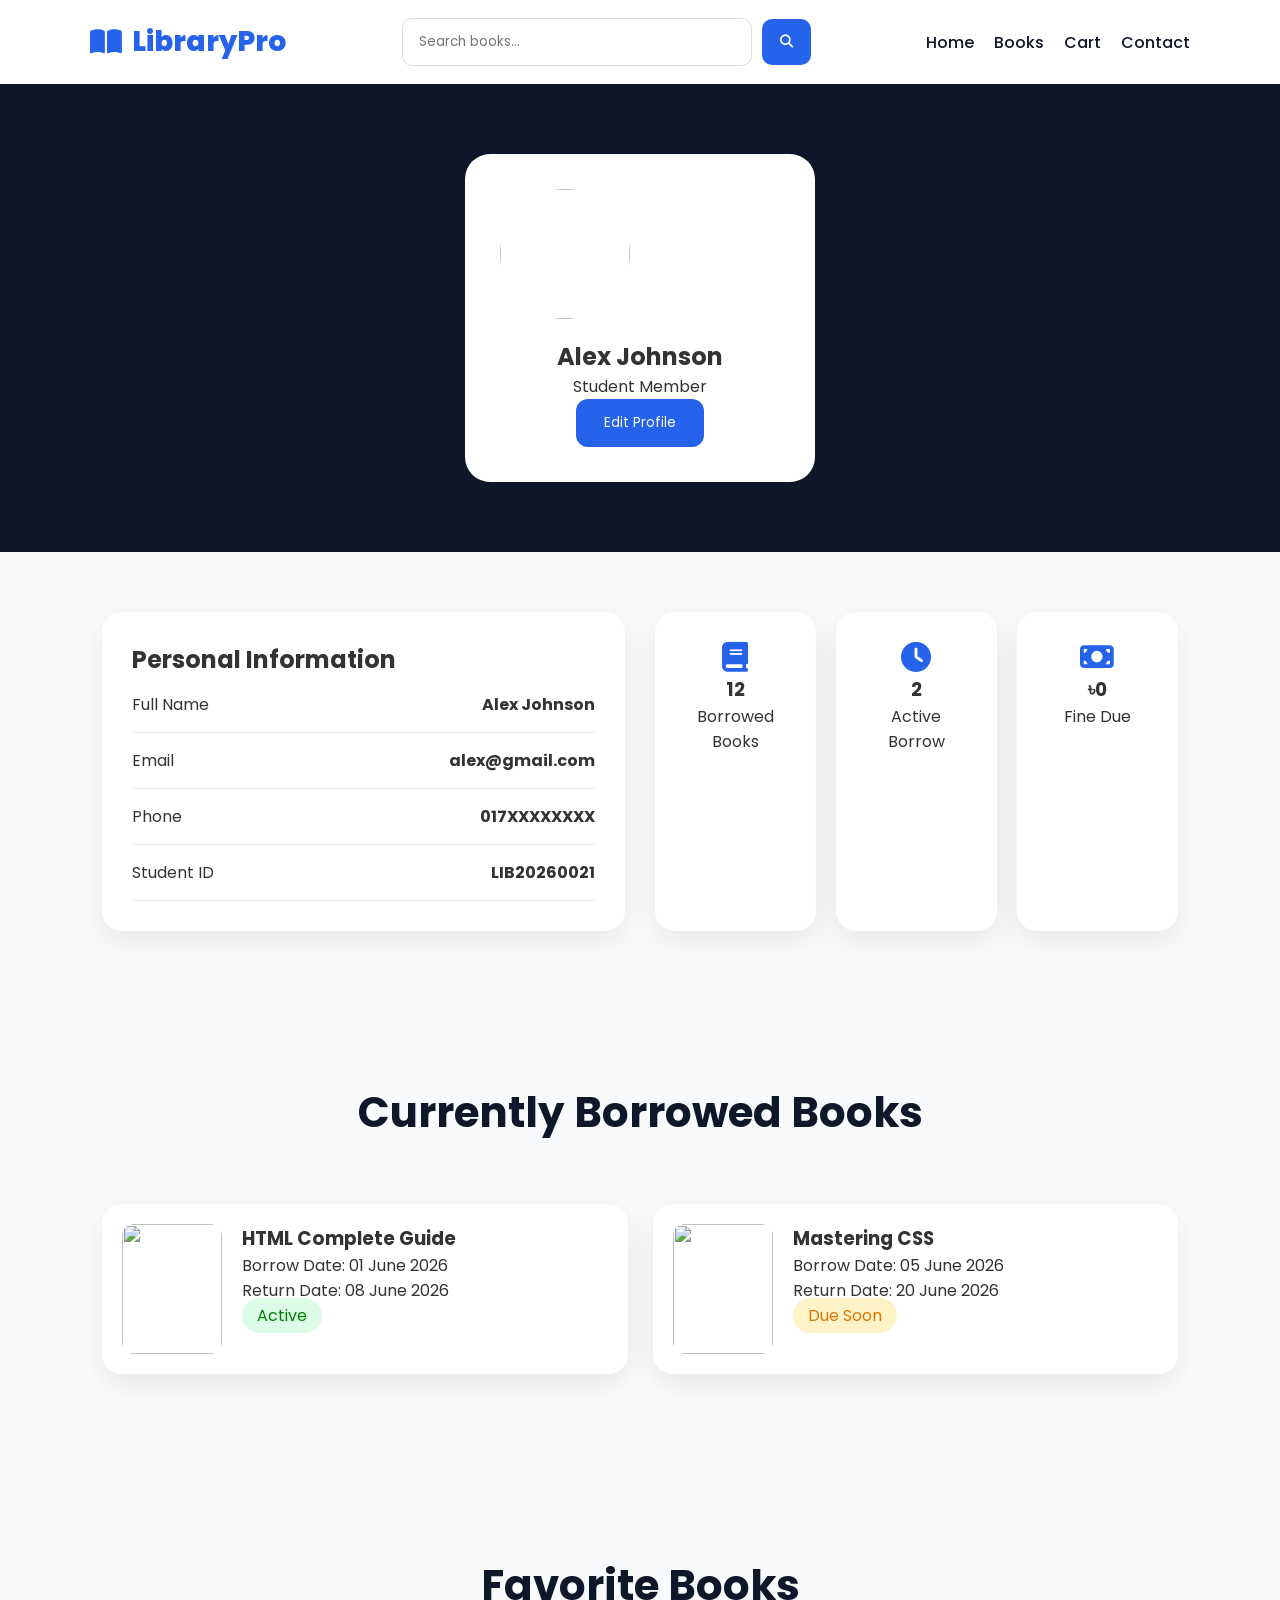
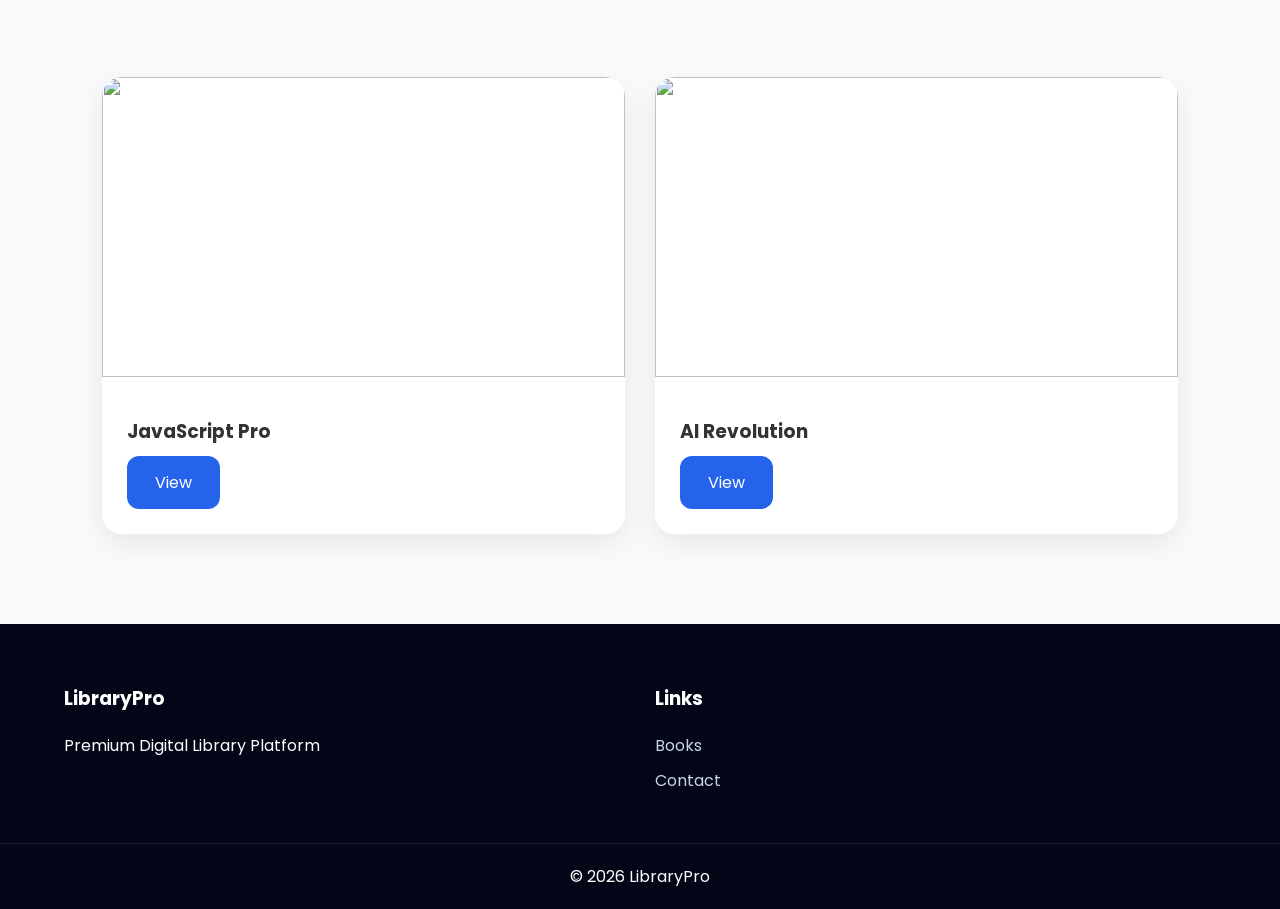
==== library-management/profile.html @ 763edb33 "80% done" ====
<!doctype html>
<html lang="en">
  <head>
    <meta charset="UTF-8" />

    <meta name="viewport" content="width=device-width, initial-scale=1.0" />

    <title>My Profile | LibraryPro</title>

    <link rel="stylesheet" href="../css/style.css" />

    <link
      rel="stylesheet"
      href="https://cdnjs.cloudflare.com/ajax/libs/font-awesome/6.5.2/css/all.min.css"
    />
  </head>

  <body>
    <!-- NAVBAR -->

    <nav class="navbar">
      <div class="logo">
        <i class="fa-solid fa-book-open"></i>

        LibraryPro
      </div>

      <div class="search-box">
        <input type="text" placeholder="Search books..." />

        <button>
          <i class="fa-solid fa-magnifying-glass"></i>
        </button>
      </div>

      <ul class="nav-links">
        <li>
          <a href="index.html"> Home </a>
        </li>

        <li>
          <a href="books.html"> Books </a>
        </li>

        <li>
          <a href="cart.html"> Cart </a>
        </li>

        <li>
          <a href="contact.html"> Contact </a>
        </li>
      </ul>
    </nav>

    <!-- PROFILE HEADER -->

    <section class="profile-header">
      <div class="profile-card">
        <img
          src="https://images.unsplash.com/photo-1535713875002-d1d0cf377fde?q=80&w=400"
        />

        <h2>Alex Johnson</h2>

        <p>Student Member</p>

        <button class="btn">Edit Profile</button>
      </div>
    </section>

    <!-- PROFILE DETAILS -->

    <section class="profile-section">
      <div class="profile-info">
        <h2>Personal Information</h2>

        <div class="info-row">
          <span> Full Name </span>

          <strong> Alex Johnson </strong>
        </div>

        <div class="info-row">
          <span> Email </span>

          <strong> alex@gmail.com </strong>
        </div>

        <div class="info-row">
          <span> Phone </span>

          <strong> 017XXXXXXXX </strong>
        </div>

        <div class="info-row">
          <span> Student ID </span>

          <strong> LIB20260021 </strong>
        </div>
      </div>

      <!-- STATS -->

      <div class="profile-stats">
        <div>
          <i class="fa-solid fa-book"></i>

          <h3>12</h3>

          <p>Borrowed Books</p>
        </div>

        <div>
          <i class="fa-solid fa-clock"></i>

          <h3>2</h3>

          <p>Active Borrow</p>
        </div>

        <div>
          <i class="fa-solid fa-money-bill"></i>

          <h3>৳0</h3>

          <p>Fine Due</p>
        </div>
      </div>
    </section>

    <!-- CURRENT BORROW -->

    <section class="section">
      <h2 class="section-title">Currently Borrowed Books</h2>

      <div class="borrow-history">
        <div class="history-card">
          <img
            src="https://images.unsplash.com/photo-1541963463532-d68292c34b19?q=80&w=1200"
          />

          <div>
            <h3>HTML Complete Guide</h3>

            <p>Borrow Date: 01 June 2026</p>

            <p>Return Date: 08 June 2026</p>

            <span class="status"> Active </span>
          </div>
        </div>

        <div class="history-card">
          <img
            src="https://images.unsplash.com/photo-1512820790803-83ca734da794?q=80&w=1200"
          />

          <div>
            <h3>Mastering CSS</h3>

            <p>Borrow Date: 05 June 2026</p>

            <p>Return Date: 20 June 2026</p>

            <span class="late"> Due Soon </span>
          </div>
        </div>
      </div>
    </section>

    <!-- FAVORITE BOOKS -->

    <section class="section">
      <h2 class="section-title">Favorite Books</h2>

      <div class="book-grid">
        <div class="book-card">
          <img
            src="https://images.unsplash.com/photo-1495446815901-a7297e633e8d?q=80&w=1200"
          />

          <div class="book-content">
            <h3>JavaScript Pro</h3>

            <a href="book-details.html" class="btn"> View </a>
          </div>
        </div>

        <div class="book-card">
          <img
            src="https://images.unsplash.com/photo-1481627834876-b7833e8f5570?q=80&w=1200"
          />

          <div class="book-content">
            <h3>AI Revolution</h3>

            <a href="book-details.html" class="btn"> View </a>
          </div>
        </div>
      </div>
    </section>

    <!-- FOOTER -->

    <footer>
      <div class="footer-grid">
        <div>
          <h3>LibraryPro</h3>

          <p>Premium Digital Library Platform</p>
        </div>

        <div>
          <h3>Links</h3>

          <a href="books.html"> Books </a>

          <a href="contact.html"> Contact </a>
        </div>
      </div>

      <div class="copyright">© 2026 LibraryPro</div>
    </footer>
  </body>
</html>
---- css/style.css ----
/* ==========================
   GOOGLE FONT
========================== */

@import url('https://fonts.googleapis.com/css2?family=Poppins:wght@300;400;500;600;700;800&display=swap');

/* ==========================
   ROOT VARIABLES
========================== */

:root{
    --primary:#2563eb;
    --primary-dark:#1d4ed8;
    --secondary:#38bdf8;

    --dark:#0f172a;
    --dark-light:#1e293b;

    --white:#ffffff;
    --light:#f8fafc;
    --gray:#64748b;

    --shadow:0 10px 30px rgba(0,0,0,.08);
    --radius:16px;
}

/* ==========================
   RESET
========================== */

*{
    margin:0;
    padding:0;
    box-sizing:border-box;
    font-family:'Poppins',sans-serif;
}

html{
    scroll-behavior:smooth;
}

body{
    background:var(--light);
    color:#333;
    overflow-x:hidden;
}

img{
    width:100%;
    display:block;
}

a{
    text-decoration:none;
}

ul{
    list-style:none;
}

/* ==========================
   NAVBAR
========================== */

.navbar{
    position:sticky;
    top:0;
    z-index:1000;

    display:flex;
    justify-content:space-between;
    align-items:center;

    padding:18px 7%;

    background:white;

    box-shadow:
    0 4px 20px rgba(0,0,0,.06);
}

.logo{
    font-size:28px;
    font-weight:800;
    color:var(--primary);

    display:flex;
    align-items:center;
    gap:10px;
}

/* ==========================
   SEARCH
========================== */

.search-box{
    display:flex;
    align-items:center;
    gap:10px;
}

.search-box input{
    width:350px;

    padding:13px 16px;

    border:1px solid #ddd;

    border-radius:10px;

    outline:none;
}

.search-box button{
    border:none;

    padding:13px 18px;

    background:var(--primary);

    color:white;

    border-radius:10px;

    cursor:pointer;

    transition:.3s;
}

.search-box button:hover{
    background:var(--primary-dark);
}

/* ==========================
   NAV LINKS
========================== */

.nav-links{
    display:flex;
    align-items:center;
    gap:20px;
}

.nav-links a{
    color:var(--dark);
    font-weight:500;
    transition:.3s;
}

.nav-links a:hover{
    color:var(--primary);
}

.login-btn{
    background:var(--primary);
    color:white !important;

    padding:10px 18px;

    border-radius:10px;
}

/* ==========================
   HERO
========================== */

.hero{
    min-height:90vh;

    display:flex;
    justify-content:center;
    align-items:center;

    text-align:center;

    padding:40px;

    background:
    linear-gradient(
    rgba(0,0,0,.65),
    rgba(0,0,0,.65)
    ),

    url("https://images.unsplash.com/photo-1521587760476-6c12a4b040da?q=80&w=1400");

    background-size:cover;
    background-position:center;
}

.hero-content{
    max-width:900px;
}

.badge{
    display:inline-block;

    background:rgba(255,255,255,.15);

    color:white;

    padding:10px 20px;

    border-radius:30px;

    margin-bottom:25px;

    backdrop-filter:blur(10px);
}

.hero-content h1{
    color:white;

    font-size:70px;

    line-height:1.2;

    margin-bottom:25px;
}

.hero-content p{
    color:#e2e8f0;

    font-size:20px;

    margin-bottom:35px;
}

.hero-buttons{
    display:flex;
    justify-content:center;
    gap:15px;
}

/* ==========================
   BUTTONS
========================== */

.btn{
    display:inline-block;

    background:var(--primary);

    color:white;

    padding:14px 28px;

    border:none;

    border-radius:12px;

    cursor:pointer;

    transition:.3s;
}

.btn:hover{
    background:var(--primary-dark);
    transform:translateY(-2px);
}

.btn-outline{
    display:inline-block;

    border:2px solid white;

    color:white;

    padding:14px 28px;

    border-radius:12px;

    transition:.3s;
}

.btn-outline:hover{
    background:white;
    color:var(--dark);
}

/* ==========================
   STATS
========================== */

.stats-section{
    display:grid;

    grid-template-columns:
    repeat(auto-fit,minmax(220px,1fr));

    gap:25px;

    padding:70px 8%;
}

.stat-card{
    background:white;

    text-align:center;

    padding:35px;

    border-radius:var(--radius);

    box-shadow:var(--shadow);
}

.stat-card h2{
    color:var(--primary);
    font-size:40px;
}

.stat-card p{
    margin-top:10px;
    color:var(--gray);
}

/* ==========================
   COMMON SECTION
========================== */

.section{
    padding:90px 8%;
}

.section-title{
    text-align:center;

    margin-bottom:60px;

    font-size:42px;

    color:var(--dark);
}

/* ==========================
   BOOK GRID
========================== */

.book-grid{
    display:grid;

    grid-template-columns:
    repeat(auto-fit,minmax(300px,1fr));

    gap:30px;
}

.book-card{
    background:white;

    border-radius:20px;

    overflow:hidden;

    box-shadow:var(--shadow);

    transition:.3s;
}

.book-card:hover{
    transform:translateY(-10px);
}

.book-card img{
    height:300px;
    object-fit:cover;
}

.book-content{
    padding:25px;
}

.category{
    background:#dbeafe;

    color:var(--primary);

    padding:6px 14px;

    border-radius:20px;

    font-size:14px;
}

.book-content h3{
    margin-top:15px;
    margin-bottom:10px;
}

.rating{
    margin:15px 0;
    font-weight:600;
}

/* ==========================
   CATEGORIES
========================== */

.categories{
    display:grid;

    grid-template-columns:
    repeat(auto-fit,minmax(220px,1fr));

    gap:25px;
}

.cat-box{
    background:white;

    padding:40px;

    text-align:center;

    border-radius:var(--radius);

    box-shadow:var(--shadow);

    transition:.3s;
}

.cat-box:hover{
    transform:translateY(-8px);
}

.cat-box i{
    font-size:45px;

    color:var(--primary);

    margin-bottom:15px;
}

/* ==========================
   WHY US
========================== */

.why-grid{
    display:grid;

    grid-template-columns:
    repeat(auto-fit,minmax(280px,1fr));

    gap:30px;
}

.why-card{
    background:white;

    text-align:center;

    padding:40px;

    border-radius:var(--radius);

    box-shadow:var(--shadow);
}

.why-card i{
    font-size:50px;

    color:var(--primary);

    margin-bottom:20px;
}

/* ==========================
   REVIEWS
========================== */

.review-grid{
    display:grid;

    grid-template-columns:
    repeat(auto-fit,minmax(280px,1fr));

    gap:25px;
}

.review-card{
    background:white;

    padding:30px;

    border-radius:var(--radius);

    box-shadow:var(--shadow);
}

.review-card p{
    margin-bottom:15px;
}

/* ==========================
   CTA
========================== */

.cta{
    text-align:center;

    padding:90px 20px;

    background:var(--dark);

    color:white;
}

.cta h2{
    font-size:45px;

    margin-bottom:15px;
}

.cta p{
    margin-bottom:30px;
}

/* ==========================
   FOOTER
========================== */

footer{
    background:#020617;

    color:white;

    padding-top:60px;
}

.footer-grid{
    width:90%;
    margin:auto;

    display:grid;

    grid-template-columns:
    repeat(auto-fit,minmax(220px,1fr));

    gap:30px;

    padding-bottom:40px;
}

.footer-grid h3{
    margin-bottom:20px;
}

.footer-grid a{
    display:block;

    color:#cbd5e1;

    margin-bottom:10px;
}

.footer-grid a:hover{
    color:white;
}

.copyright{
    text-align:center;

    padding:20px;

    border-top:1px solid rgba(255,255,255,.1);
}

/* ==========================
   RESPONSIVE
========================== */

@media(max-width:992px){

    .navbar{
        flex-direction:column;
        gap:20px;
    }

    .search-box input{
        width:100%;
    }

    .hero-content h1{
        font-size:50px;
    }

}

@media(max-width:768px){

    .nav-links{
        flex-wrap:wrap;
        justify-content:center;
    }

    .hero-content h1{
        font-size:38px;
    }

    .hero-content p{
        font-size:17px;
    }

    .hero-buttons{
        flex-direction:column;
    }

    .section-title{
        font-size:32px;
    }

    .cta h2{
        font-size:32px;
    }

}

@media(max-width:576px){

    .search-box{
        width:100%;
    }

    .search-box input{
        width:100%;
    }

    .hero{
        min-height:80vh;
    }

    .hero-content h1{
        font-size:32px;
    }

}

/* ==========================
BOOKS PAGE
========================== */



.filter-area{


padding:40px 8%;


background:white;


display:flex;


justify-content:space-between;


gap:30px;


}




.filter-area button,
.filter-area select{


padding:10px 18px;


border:none;


border-radius:20px;


background:#e0f2fe;


cursor:pointer;


margin:5px;


}






.books-section{


padding:70px 8%;


display:grid;


grid-template-columns:
repeat(auto-fit,minmax(300px,1fr));


gap:30px;


}





.premium-book-card{


background:white;


border-radius:25px;


overflow:hidden;


box-shadow:var(--shadow);


transition:.3s;


}




.premium-book-card:hover{


transform:translateY(-10px);


}





.premium-book-card img{


width:100%;


height:330px;


object-fit:cover;


}





.premium-book-content{


padding:25px;


}





.premium-book-content span{


background:#dbeafe;


color:#2563eb;


padding:6px 14px;


border-radius:20px;


}



.premium-book-content h2{


margin:15px 0;


}





.book-rating{


margin:15px 0;


line-height:1.8;


}





.price{


margin:20px 0;


font-size:18px;


}





.card-buttons{


display:flex;


gap:10px;


align-items:center;


}





.borrow{


background:#22c55e;

}



.wish-btn{


width:45px;


height:45px;


border-radius:50%;


border:none;


background:#f1f5f9;


font-size:25px;


}





@media(max-width:768px){


.filter-area{


flex-direction:column;


}


}

/* ==========================
BOOK DETAILS
========================== */



.book-details{


padding:80px 8%;


display:grid;


grid-template-columns:400px 1fr;


gap:60px;


align-items:center;


}





.book-image img{


width:100%;


height:550px;


object-fit:cover;


border-radius:25px;


box-shadow:var(--shadow);


}





.category{


background:#dbeafe;


color:#2563eb;


padding:8px 15px;


border-radius:20px;


}



.book-info h1{


font-size:45px;


margin:20px 0;


}





.author{


font-size:18px;


}





.ratings{


display:flex;


gap:20px;


margin:30px 0;


}





.ratings div{


background:white;


padding:20px;


border-radius:15px;


box-shadow:var(--shadow);


}




.book-meta{


display:grid;


grid-template-columns:1fr 1fr;


gap:15px;


margin:30px 0;


}





.book-meta p{


background:#f8fafc;


padding:15px;


border-radius:10px;


}




.summary{


line-height:1.8;


color:#64748b;


}





.book-actions{


display:flex;


gap:15px;


margin-top:30px;


flex-wrap:wrap;


}




.buy-btn,
.wish-btn{


padding:14px 25px;


border-radius:10px;


border:none;


cursor:pointer;


font-size:16px;


}





.buy-btn{


background:#22c55e;


color:white;


}




.wish-btn{


background:#f1f5f9;


}





@media(max-width:992px){


.book-details{


grid-template-columns:1fr;


}



.book-image img{


height:400px;


}


}

/* ==========================
BORROW PAGE
========================== */


.borrow-container{

padding:70px 8%;

display:flex;

flex-direction:column;

gap:30px;

}





.borrow-book{

background:white;

padding:25px;

border-radius:20px;

display:flex;

gap:25px;

align-items:center;

box-shadow:var(--shadow);

}




.borrow-book img{

width:130px;

height:170px;

object-fit:cover;

border-radius:15px;

}





.borrow-options{

background:white;

padding:30px;

border-radius:20px;

box-shadow:var(--shadow);

}




.option-card{

display:flex;

gap:20px;

padding:20px;

background:#f8fafc;

border-radius:15px;

margin-top:15px;

cursor:pointer;

}




.option-card i{

font-size:35px;

color:#2563eb;

}




.borrow-box,
.cost-box{


background:white;

padding:30px;

border-radius:20px;

box-shadow:var(--shadow);

}





.borrow-box input{

width:100%;

padding:15px;

margin-top:15px;

border-radius:10px;

border:1px solid #ddd;

}





.serial-box{


background:#dbeafe;

padding:25px;

text-align:center;

border-radius:15px;

margin:25px 0;

}





.serial-box h1{

color:#2563eb;

letter-spacing:3px;

}





.pickup-time,
.delivery-time{


background:#f8fafc;

padding:20px;

border-radius:12px;

margin-top:20px;

}





.otp-box{


margin-top:25px;

background:#f1f5f9;

padding:20px;

border-radius:15px;

}




.cost-box div{


display:flex;

justify-content:space-between;

margin:18px 0;

}




.total{

font-size:24px;

font-weight:700;

}





@media(max-width:768px){


.borrow-book{

flex-direction:column;

text-align:center;

}


}

/* ==========================
CART PAGE
========================== */

.cart-section{

    padding:80px 8%;

    display:grid;

    grid-template-columns:
    2fr 1fr;

    gap:35px;
}

.cart-items{

    display:flex;

    flex-direction:column;

    gap:20px;
}

.cart-item{

    background:white;

    border-radius:20px;

    padding:20px;

    display:grid;

    grid-template-columns:
    120px 1fr 100px 60px;

    align-items:center;

    gap:20px;

    box-shadow:var(--shadow);
}

.cart-item img{

    width:100%;
    height:140px;

    object-fit:cover;

    border-radius:12px;
}

.cart-info h3{

    margin-bottom:10px;
}

.cart-info p{

    margin-bottom:6px;
}

.cart-price{

    font-size:22px;

    font-weight:700;

    color:#2563eb;
}

.remove-btn{

    width:45px;
    height:45px;

    border:none;

    border-radius:50%;

    cursor:pointer;

    background:#fee2e2;

    color:#dc2626;
}

.cart-summary{

    background:white;

    padding:30px;

    border-radius:20px;

    box-shadow:var(--shadow);

    height:fit-content;
}

.summary-row{

    display:flex;

    justify-content:space-between;

    margin:18px 0;
}

.total-price{

    font-size:22px;

    font-weight:700;
}

.checkout-btn{

    width:100%;

    margin-top:20px;
}

@media(max-width:992px){

.cart-section{

grid-template-columns:1fr;

}

.cart-item{

grid-template-columns:1fr;

text-align:center;

}

}

/* ==========================
WISHLIST PAGE
========================== */

.wishlist-section{

    padding:80px 8%;

    display:flex;

    flex-direction:column;

    gap:25px;
}

.wishlist-card{

    background:white;

    border-radius:20px;

    padding:20px;

    display:grid;

    grid-template-columns:
    150px 1fr auto;

    gap:25px;

    align-items:center;

    box-shadow:var(--shadow);
}

.wishlist-card img{

    width:100%;
    height:180px;

    object-fit:cover;

    border-radius:15px;
}

.wishlist-content h3{

    margin:12px 0;
}

.wishlist-actions{

    display:flex;

    gap:12px;

    flex-wrap:wrap;
}

.empty-wishlist{

    text-align:center;

    padding:80px 20px;
}

.empty-wishlist i{

    font-size:70px;

    color:#94a3b8;

    margin-bottom:20px;
}

.empty-wishlist h2{

    margin-bottom:15px;
}

.empty-wishlist p{

    margin-bottom:25px;

    color:#64748b;
}

@media(max-width:992px){

.wishlist-card{

grid-template-columns:1fr;

text-align:center;

}

.wishlist-actions{

justify-content:center;

}

}

/* ==========================
CHECKOUT PAGE
========================== */


.checkout-section{

padding:80px 8%;

display:grid;

grid-template-columns:2fr 1fr;

gap:40px;

}



.checkout-form,
.checkout-summary{

background:white;

padding:35px;

border-radius:20px;

box-shadow:var(--shadow);

}



.checkout-form h2{

margin:25px 0 20px;

}




.input-row{

display:grid;

grid-template-columns:1fr 1fr;

gap:20px;

margin-bottom:20px;

}



.checkout-form input,
.checkout-form textarea{


width:100%;

padding:15px;

border:1px solid #ddd;

border-radius:10px;

}



.checkout-form textarea{

height:130px;

resize:none;

}





.delivery-options{

display:flex;

gap:20px;

flex-wrap:wrap;

}



.delivery-options label{

background:#f1f5f9;

padding:15px;

border-radius:12px;

cursor:pointer;

}






.payment-options{

display:grid;

grid-template-columns:
repeat(auto-fit,minmax(150px,1fr));

gap:20px;

}





.payment-card{

background:#f8fafc;

padding:25px;

border-radius:15px;

text-align:center;

cursor:pointer;

transition:.3s;

}



.payment-card:hover{

transform:translateY(-5px);

}





.payment-card i{

font-size:35px;

color:#2563eb;

margin-bottom:10px;

}






.checkout-book{

display:flex;

gap:20px;

align-items:center;

margin-bottom:25px;

}



.checkout-book img{

width:90px;

height:120px;

object-fit:cover;

border-radius:10px;

}






.checkout-row{

display:flex;

justify-content:space-between;

margin:20px 0;

}



.checkout-total{

display:flex;

justify-content:space-between;

font-size:24px;

font-weight:700;

margin-top:20px;

}



.confirm-btn{

width:100%;

margin-top:25px;

}






@media(max-width:992px){


.checkout-section{

grid-template-columns:1fr;

}



.input-row{

grid-template-columns:1fr;

}


}


/* ==========================
PREMIUM LOGIN PAGE
========================== */


.auth-page{

min-height:100vh;

display:grid;

grid-template-columns:1fr 1fr;

}




.auth-left{


background:url('https://images.unsplash.com/photo-1521587760476-6c12a4b040da?q=80&w=1400')
center/cover;


position:relative;

display:flex;

align-items:center;

padding:60px;

color:white;

}




.auth-overlay{


position:absolute;

inset:0;

background:rgba(15,23,42,.75);

}




.auth-content{

position:relative;

z-index:2;

max-width:500px;

}




.auth-content>i{


font-size:60px;

margin-bottom:25px;

color:#38bdf8;

}



.auth-content h1{

font-size:45px;

line-height:1.2;

margin-bottom:20px;

}




.auth-content p{

font-size:18px;

line-height:1.8;

color:#e2e8f0;

}




.auth-feature{


margin-top:40px;

display:flex;

flex-direction:column;

gap:20px;

}



.auth-feature div{

display:flex;

align-items:center;

gap:15px;

font-size:18px;

}



.auth-feature i{


width:45px;

height:45px;

display:flex;

justify-content:center;

align-items:center;

background:#38bdf8;

border-radius:50%;

}




.auth-right{


background:#f8fafc;

display:flex;

justify-content:center;

align-items:center;

padding:30px;

}





.login-box{


background:white;

padding:45px;

width:100%;

max-width:430px;

border-radius:25px;

box-shadow:var(--shadow);

}



.login-box h2{


font-size:36px;

margin-bottom:10px;

}



.login-box p{

color:#64748b;

margin-bottom:30px;

}





.auth-input{


position:relative;

margin-bottom:20px;

}



.auth-input i{

position:absolute;

left:18px;

top:50%;

transform:translateY(-50%);

color:#64748b;

}



.auth-input input{


width:100%;

padding:16px 16px 16px 50px;

border:1px solid #ddd;

border-radius:12px;

font-size:16px;

}




.remember{


display:flex;

justify-content:space-between;

margin-bottom:25px;

font-size:14px;

}



.remember a{

color:#2563eb;

text-decoration:none;

}




.login-btn{


width:100%;

padding:16px;

border:none;

border-radius:12px;

background:linear-gradient(135deg,#38bdf8,#2563eb);

color:white;

font-size:17px;

font-weight:600;

cursor:pointer;

}




.divider{

text-align:center;

margin:25px 0;

border-bottom:1px solid #ddd;

line-height:1px;

}




.divider span{

background:white;

padding:0 15px;

}




.social-login{

display:flex;

gap:15px;

}




.social-login button{


flex:1;

padding:12px;

border:1px solid #ddd;

background:white;

border-radius:10px;

cursor:pointer;

}




.register-text{

text-align:center;

margin-top:25px;

}



.register-text a{

color:#2563eb;

font-weight:600;

}





@media(max-width:992px){


.auth-page{

grid-template-columns:1fr;

}


.auth-left{

min-height:45vh;

}


}


/* ==========================
REGISTER PAGE
========================== */


.register-box{


background:white;

padding:45px;

width:100%;

max-width:450px;

border-radius:25px;

box-shadow:var(--shadow);

}



.register-box h2{


font-size:36px;

margin-bottom:10px;

}



.register-box p{

color:#64748b;

margin-bottom:30px;

}



.terms{


font-size:14px;

margin-bottom:25px;

}



.terms input{

margin-right:8px;

}


/* ==========================
PROFILE PAGE
========================== */


.profile-header{

background:#0f172a;

padding:70px 20px;

display:flex;

justify-content:center;

}



.profile-card{

background:white;

padding:35px;

border-radius:25px;

text-align:center;

width:350px;

box-shadow:var(--shadow);

}



.profile-card img{


width:130px;

height:130px;

border-radius:50%;

object-fit:cover;

margin-bottom:20px;

}





.profile-section{

padding:60px 8%;

display:grid;

grid-template-columns:1fr 1fr;

gap:30px;

}





.profile-info,
.profile-stats div{


background:white;

padding:30px;

border-radius:20px;

box-shadow:var(--shadow);

}





.info-row{

display:flex;

justify-content:space-between;

padding:15px 0;

border-bottom:1px solid #eee;

}





.profile-stats{

display:grid;

grid-template-columns:
repeat(3,1fr);

gap:20px;

}



.profile-stats div{

text-align:center;

}





.profile-stats i{

font-size:30px;

color:#2563eb;

}





.borrow-history{

display:grid;

grid-template-columns:
repeat(auto-fit,minmax(350px,1fr));

gap:25px;

}





.history-card{

background:white;

padding:20px;

border-radius:20px;

display:flex;

gap:20px;

box-shadow:var(--shadow);

}





.history-card img{

width:100px;

height:130px;

object-fit:cover;

border-radius:12px;

}





.status,
.late{

padding:6px 15px;

border-radius:20px;

background:#dcfce7;

color:green;

}



.late{

background:#fef3c7;

color:#d97706;

}




@media(max-width:992px){


.profile-section{

grid-template-columns:1fr;

}



.profile-stats{

grid-template-columns:1fr;

}


}

/* ==========================
ABOUT PAGE
========================== */


.about-hero{

height:60vh;

background:
linear-gradient(
rgba(15,23,42,.7),
rgba(15,23,42,.7)
),
url('https://images.unsplash.com/photo-1521587760476-6c12a4b040da?q=80&w=1400')
center/cover;

display:flex;

align-items:center;

justify-content:center;

text-align:center;

color:white;

}



.about-hero h1{

font-size:55px;

}



.about-hero p{

font-size:20px;

max-width:700px;

margin-top:20px;

}





.about-story{

padding:80px 8%;

display:grid;

grid-template-columns:1fr 1fr;

gap:50px;

align-items:center;

}





.about-image img{

width:100%;

border-radius:25px;

}





.about-text p{

line-height:1.8;

margin-top:20px;

}





.stats-section{

padding:60px 8%;

display:grid;

grid-template-columns:
repeat(4,1fr);

gap:25px;

background:#0f172a;

color:white;

}



.about-stat{

text-align:center;

}



.about-stat h2{

font-size:40px;

color:#38bdf8;

}






.mission-grid,
.choose-grid,
.team-grid{

display:grid;

grid-template-columns:
repeat(auto-fit,minmax(250px,1fr));

gap:30px;

}




.mission-card,
.choose-grid div,
.team-card{

background:white;

padding:30px;

border-radius:20px;

text-align:center;

box-shadow:var(--shadow);

}



.mission-card i,
.choose-grid i{

font-size:40px;

color:#2563eb;

margin-bottom:20px;

}





.team-card img{

width:120px;

height:120px;

border-radius:50%;

object-fit:cover;

margin-bottom:15px;

}





@media(max-width:992px){


.about-story{

grid-template-columns:1fr;

}



.stats-section{

grid-template-columns:1fr 1fr;

}


}


@media(max-width:576px){


.stats-section{

grid-template-columns:1fr;

}


}

/* ==========================
CONTACT PAGE
========================== */



.contact-hero{

height:55vh;

background:
linear-gradient(
rgba(15,23,42,.75),
rgba(15,23,42,.75)
),
url('https://images.unsplash.com/photo-1524995997946-a1c2e315a42f?q=80&w=1400')
center/cover;


display:flex;

flex-direction:column;

justify-content:center;

align-items:center;

color:white;

text-align:center;

}



.contact-hero h1{

font-size:55px;

}





.contact-info-section{


padding:60px 8%;


display:grid;


grid-template-columns:
repeat(4,1fr);


gap:25px;

}




.contact-card{


background:white;

padding:30px;

border-radius:20px;

text-align:center;

box-shadow:var(--shadow);

}



.contact-card i{


font-size:40px;

color:#2563eb;

margin-bottom:15px;

}





.contact-main{


padding:50px 8%;


display:grid;


grid-template-columns:1fr 1fr;


gap:40px;


}





.contact-form-box{


background:white;

padding:35px;

border-radius:20px;

box-shadow:var(--shadow);

}




.contact-form-box input,
.contact-form-box textarea{


width:100%;


padding:15px;


margin-bottom:20px;


border:1px solid #ddd;


border-radius:10px;


}



.contact-form-box textarea{


height:150px;


resize:none;

}



.map-box iframe{


width:100%;


height:100%;


min-height:450px;


border:0;


border-radius:20px;


}





.faq-grid{


display:grid;


grid-template-columns:
repeat(auto-fit,minmax(250px,1fr));


gap:25px;


}




.faq-card{


background:white;


padding:30px;


border-radius:20px;


box-shadow:var(--shadow);


}



.faq-card h3{


margin-bottom:15px;


}




@media(max-width:992px){



.contact-info-section{


grid-template-columns:1fr 1fr;


}



.contact-main{


grid-template-columns:1fr;


}



}



@media(max-width:576px){


.contact-info-section{


grid-template-columns:1fr;


}


}

/* ==========================
ADMIN DASHBOARD
========================== */



.admin-layout{


display:grid;


grid-template-columns:260px 1fr;


min-height:100vh;


}





.admin-sidebar{


background:#0f172a;


color:white;


padding:30px;


}



.admin-logo{


font-size:25px;


font-weight:700;


margin-bottom:40px;


}





.admin-sidebar ul{


list-style:none;


}



.admin-sidebar li{


padding:15px;


margin-bottom:10px;


border-radius:10px;


cursor:pointer;


}



.admin-sidebar li:hover,
.admin-sidebar .active{


background:#2563eb;


}






.admin-main{


background:#f8fafc;


padding:30px;


}






.admin-header{


display:flex;


justify-content:space-between;


align-items:center;


margin-bottom:40px;


}



.admin-header img{


width:45px;


height:45px;


border-radius:50%;


object-fit:cover;


}






.admin-stats{


display:grid;


grid-template-columns:
repeat(4,1fr);


gap:20px;


}





.admin-stat-card{


background:white;


padding:30px;


border-radius:20px;


box-shadow:var(--shadow);


}



.admin-stat-card i{


font-size:35px;


color:#2563eb;


}




.admin-stat-card h2{


margin:15px 0;


}








.admin-table-box,
.delivery-box{


background:white;


padding:30px;


border-radius:20px;


margin-top:40px;


box-shadow:var(--shadow);


}




.table-header{


display:flex;


justify-content:space-between;


align-items:center;


}





table{


width:100%;


margin-top:25px;


border-collapse:collapse;


}



th,
td{


padding:15px;


border-bottom:1px solid #eee;


text-align:left;


}




.approved,
.pending{


padding:6px 15px;


border-radius:20px;


background:#dcfce7;


color:green;


}



.pending{


background:#fef3c7;


color:#d97706;


}






.delivery-item{


display:flex;


align-items:center;


gap:20px;


padding:20px 0;


border-bottom:1px solid #eee;


}



.delivery-item i{


font-size:30px;


color:#2563eb;


}



.delivery-item span{


margin-left:auto;


font-weight:bold;


}







@media(max-width:992px){


.admin-layout{


grid-template-columns:1fr;


}



.admin-stats{


grid-template-columns:1fr 1fr;


}


}




@media(max-width:576px){


.admin-stats{


grid-template-columns:1fr;


}



table{


font-size:12px;


}


}
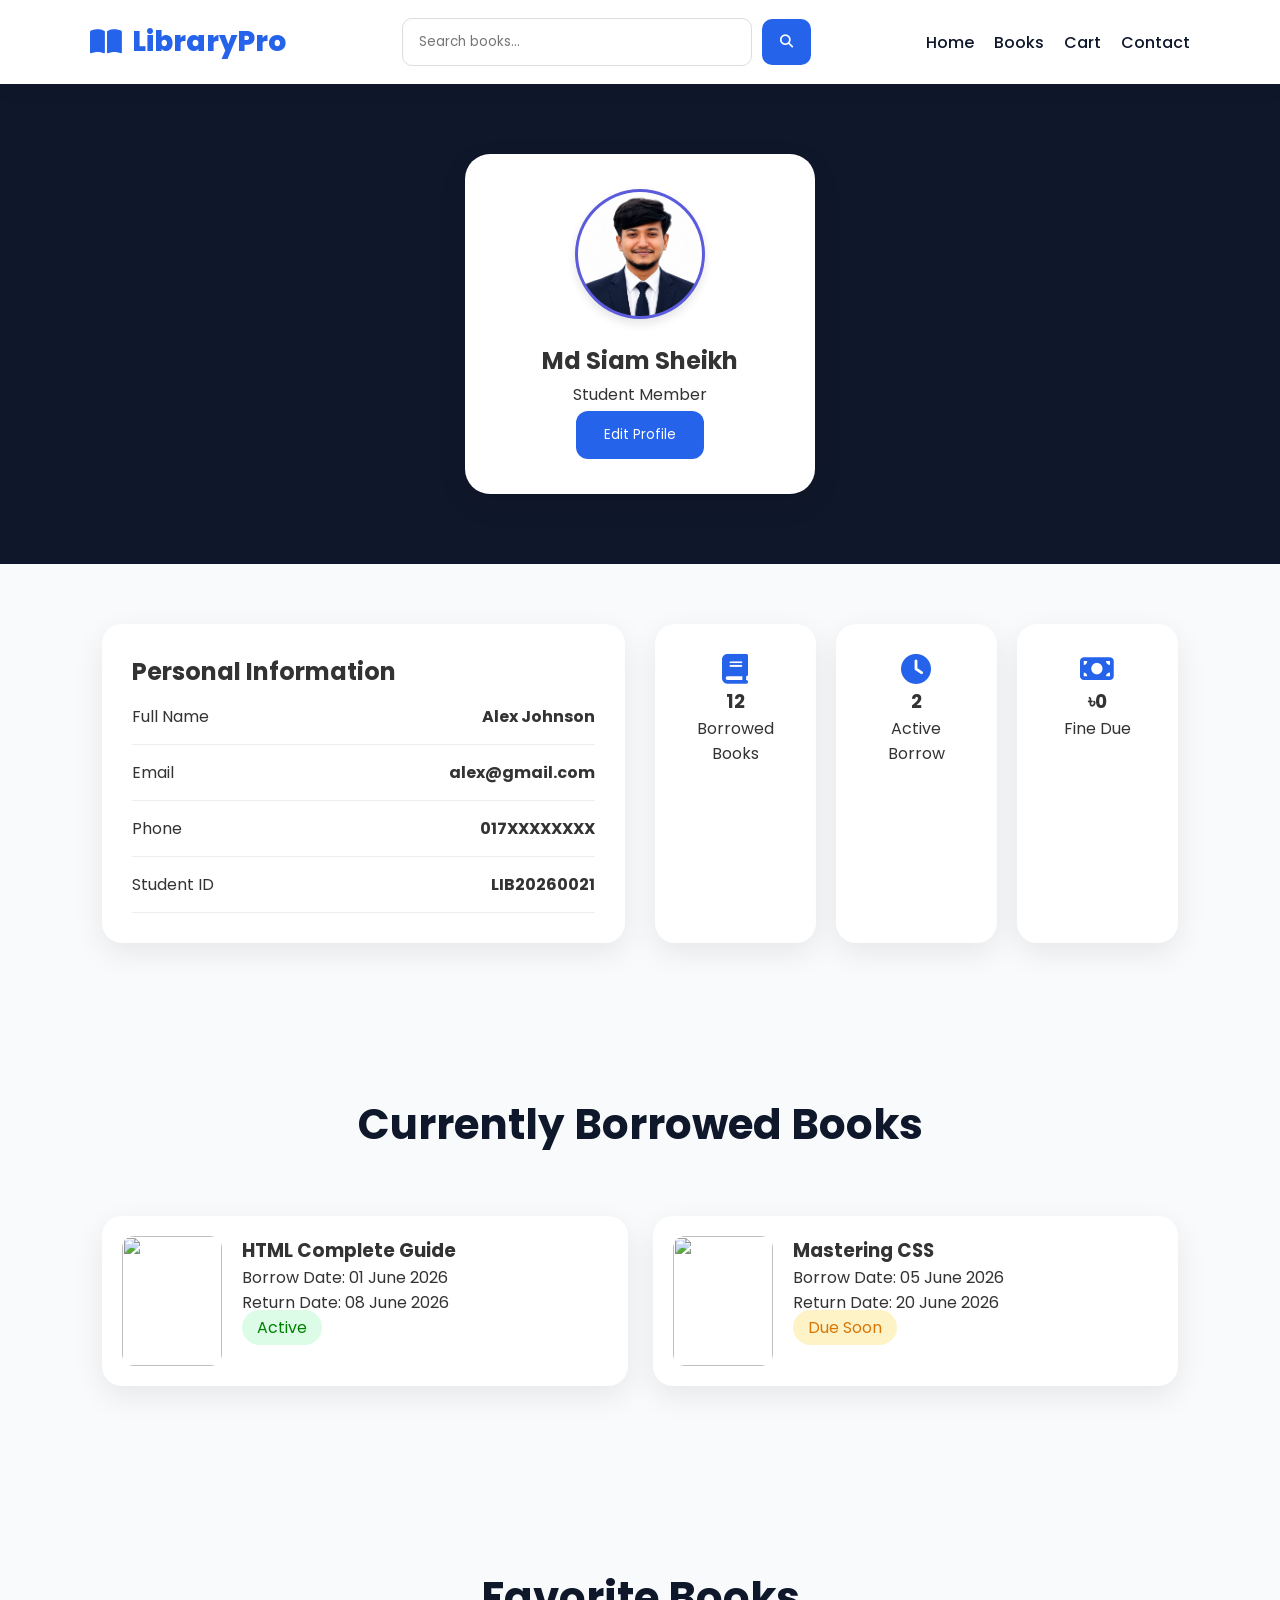
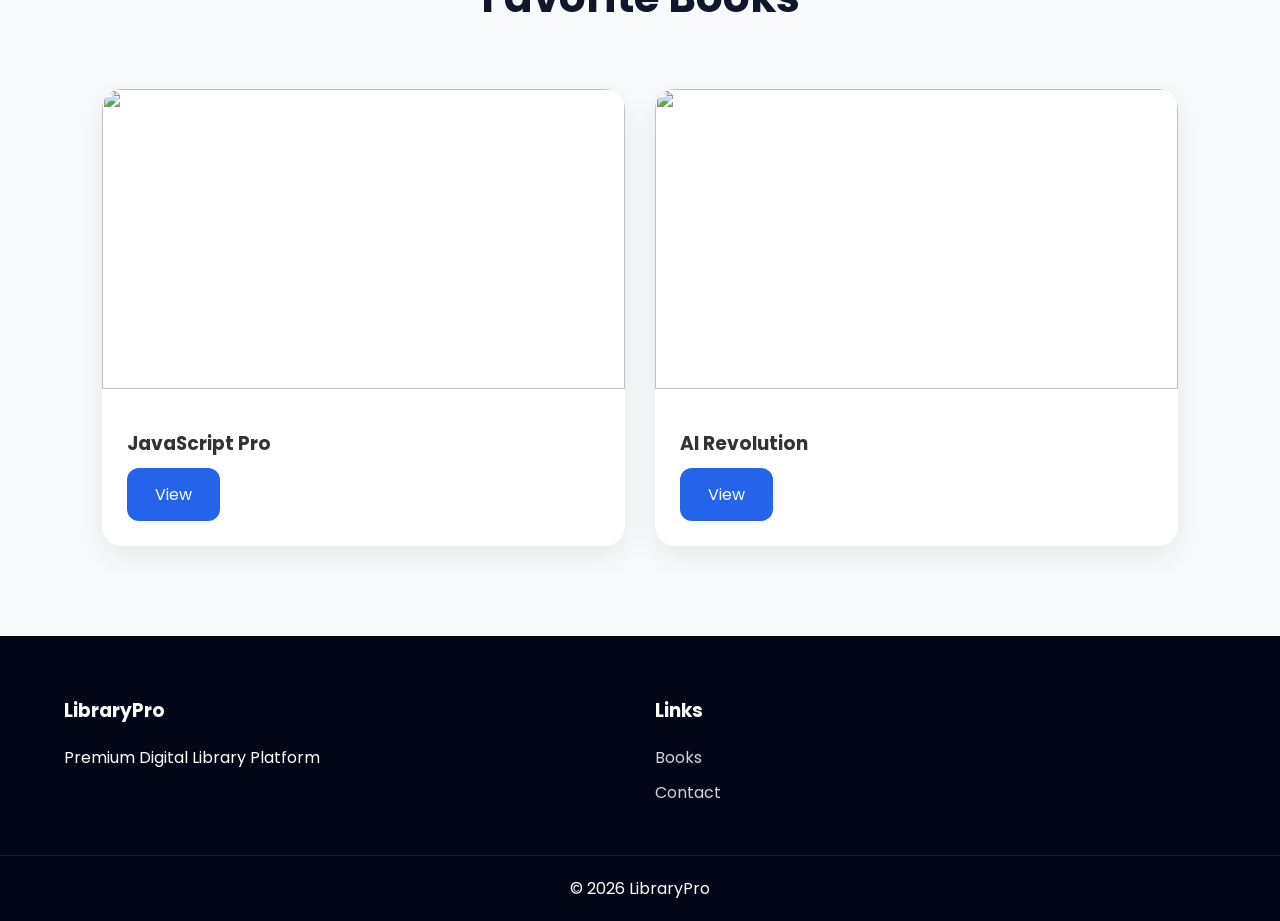
==== commit ca19fca5: "style: formating, spacing, designing" ====
--- a/library-management/profile.html
+++ b/library-management/profile.html
@@ -57,10 +57,10 @@
     <section class="profile-header">
       <div class="profile-card">
         <img
-          src="https://images.unsplash.com/photo-1535713875002-d1d0cf377fde?q=80&w=400"
+          src="../images/profile.jpeg" class="img"
         />
 
-        <h2>Alex Johnson</h2>
+        <h2>Md Siam Sheikh</h2>
 
         <p>Student Member</p>
 
--- a/css/style.css
+++ b/css/style.css
@@ -888,6 +888,12 @@
 
 font-size:25px;
 
+display: flex;
+
+align-items: center;
+
+justify-content: center;
+
 
 }
 
@@ -2465,6 +2471,14 @@
 
 box-shadow:var(--shadow);
 
+display: flex;
+
+flex-direction: column;
+
+align-items: center;
+
+row-gap: 4px;
+
 }
 
 
@@ -2482,10 +2496,20 @@
 
 margin-bottom:20px;
 
-}
-
-
-
+box-shadow: 0 5px 10px rgba(0, 0, 0, 0.1);
+
+}
+
+
+.img{
+    position: relative;
+    width: 9rem;
+    height: 9rem;
+    border-radius: 50%;
+    background-color: rgb(91, 91, 219);
+    padding: 3px;
+    margin-bottom: 10px;
+}
 
 
 .profile-section{
